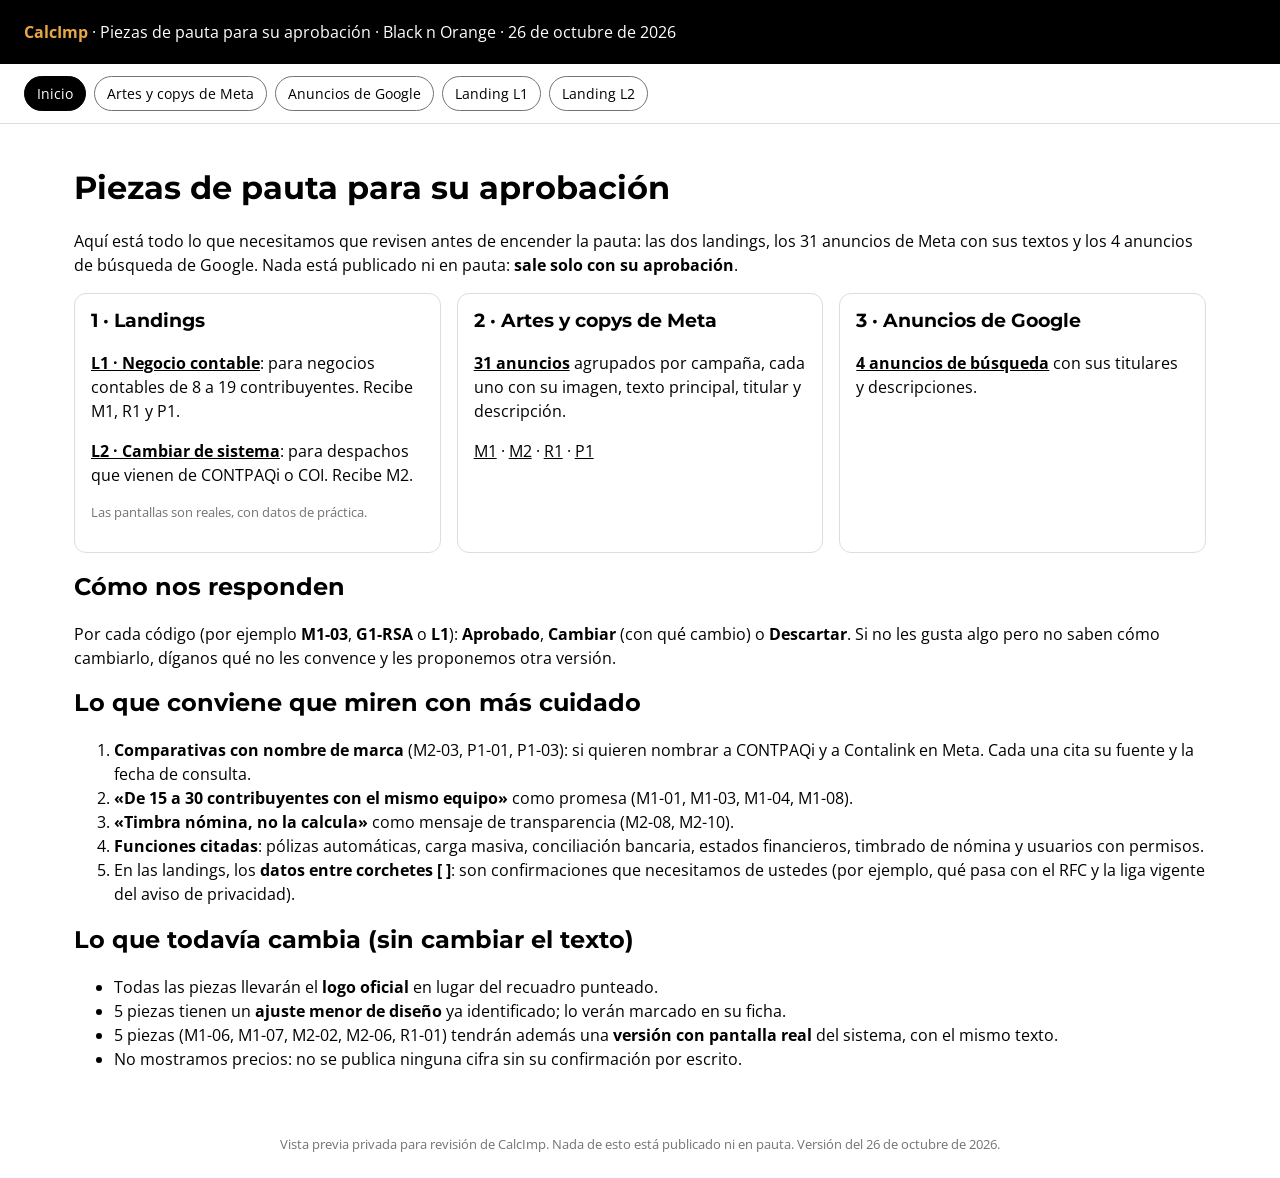
==== index.html @ 11dd014f "Revisión del cliente: landings L1/L2 v3, lote 1 de Meta con copys y RSA de Google (CAL-1) Co-Authore" ====
<!doctype html><html lang="es-MX"><head><meta charset="utf-8"><meta name="viewport" content="width=device-width,initial-scale=1">
<meta name="robots" content="noindex, nofollow, noarchive"><title>CalcImp · Piezas de pauta para su aprobación</title>
<link rel="preconnect" href="https://fonts.googleapis.com"><link href="https://fonts.googleapis.com/css2?family=Montserrat:wght@600;700&family=Open+Sans:wght@400;600&display=swap" rel="stylesheet">
<link rel="stylesheet" href="estilo.css"></head><body>
<header class="top"><b>CalcImp</b> · Piezas de pauta para su aprobación · Black n Orange · 26 de octubre de 2026</header><nav class="tabs"><a href="index.html" class="on">Inicio</a><a href="artes-meta.html">Artes y copys de Meta</a><a href="google.html">Anuncios de Google</a><a href="landings/negocio-contable/">Landing L1</a><a href="landings/cambiar-de-sistema/">Landing L2</a></nav><main>
<h1>Piezas de pauta para su aprobación</h1>
<p>Aquí está todo lo que necesitamos que revisen antes de encender la pauta: las dos landings, los 31 anuncios de Meta con sus textos y los 4 anuncios de búsqueda de Google. Nada está publicado ni en pauta: <b>sale solo con su aprobación</b>.</p>
<div class="grid2">
<div class="box"><h3>1 · Landings</h3><p><a href="landings/negocio-contable/"><b>L1 · Negocio contable</b></a>: para negocios contables de 8 a 19 contribuyentes. Recibe M1, R1 y P1.</p><p><a href="landings/cambiar-de-sistema/"><b>L2 · Cambiar de sistema</b></a>: para despachos que vienen de CONTPAQi o COI. Recibe M2.</p><p style="font-size:13px;color:#737373">Las pantallas son reales, con datos de práctica.</p></div>
<div class="box"><h3>2 · Artes y copys de Meta</h3><p><a href="artes-meta.html"><b>31 anuncios</b></a> agrupados por campaña, cada uno con su imagen, texto principal, titular y descripción.</p><p><a href="artes-meta.html#M1">M1</a> · <a href="artes-meta.html#M2">M2</a> · <a href="artes-meta.html#R1">R1</a> · <a href="artes-meta.html#P1">P1</a></p></div>
<div class="box"><h3>3 · Anuncios de Google</h3><p><a href="google.html"><b>4 anuncios de búsqueda</b></a> con sus titulares y descripciones.</p></div>
</div>
<h2>Cómo nos responden</h2>
<p>Por cada código (por ejemplo <b>M1-03</b>, <b>G1-RSA</b> o <b>L1</b>): <b>Aprobado</b>, <b>Cambiar</b> (con qué cambio) o <b>Descartar</b>. Si no les gusta algo pero no saben cómo cambiarlo, díganos qué no les convence y les proponemos otra versión.</p>
<h2>Lo que conviene que miren con más cuidado</h2>
<ol>
<li><b>Comparativas con nombre de marca</b> (M2-03, P1-01, P1-03): si quieren nombrar a CONTPAQi y a Contalink en Meta. Cada una cita su fuente y la fecha de consulta.</li>
<li><b>«De 15 a 30 contribuyentes con el mismo equipo»</b> como promesa (M1-01, M1-03, M1-04, M1-08).</li>
<li><b>«Timbra nómina, no la calcula»</b> como mensaje de transparencia (M2-08, M2-10).</li>
<li><b>Funciones citadas</b>: pólizas automáticas, carga masiva, conciliación bancaria, estados financieros, timbrado de nómina y usuarios con permisos.</li>
<li>En las landings, los <b>datos entre corchetes [ ]</b>: son confirmaciones que necesitamos de ustedes (por ejemplo, qué pasa con el RFC y la liga vigente del aviso de privacidad).</li>
</ol>
<h2>Lo que todavía cambia (sin cambiar el texto)</h2>
<ul>
<li>Todas las piezas llevarán el <b>logo oficial</b> en lugar del recuadro punteado.</li>
<li>5 piezas tienen un <b>ajuste menor de diseño</b> ya identificado; lo verán marcado en su ficha.</li>
<li>5 piezas (M1-06, M1-07, M2-02, M2-06, R1-01) tendrán además una <b>versión con pantalla real</b> del sistema, con el mismo texto.</li>
<li>No mostramos precios: no se publica ninguna cifra sin su confirmación por escrito.</li>
</ul>
</main><footer>Vista previa privada para revisión de CalcImp. Nada de esto está publicado ni en pauta. Versión del 26 de octubre de 2026.</footer></body></html>
---- estilo.css ----
*{box-sizing:border-box}body{margin:0;font-family:"Open Sans",Arial,sans-serif;color:#000;background:#fff;line-height:1.5}
h1,h2,h3{font-family:Montserrat,Arial,sans-serif;line-height:1.2}a{color:#000}
header.top{background:#000;color:#fff;padding:20px 24px}header.top a{color:#fff}header.top b{color:#E7A745}
nav.tabs{display:flex;gap:8px;flex-wrap:wrap;padding:12px 24px;border-bottom:1px solid #ddd;position:sticky;top:0;background:#fff;z-index:5}
nav.tabs a{padding:6px 12px;border:1px solid #737373;border-radius:999px;text-decoration:none;font-size:14px}
nav.tabs a.on{background:#000;color:#fff;border-color:#000}
main{max-width:1180px;margin:0 auto;padding:24px}
.aviso{background:#f6f6f6;border-left:6px solid #E7A745;padding:12px 16px;margin:16px 0}
.card{border:1px solid #ddd;border-radius:12px;padding:20px;margin:24px 0;display:grid;grid-template-columns:minmax(0,1.1fr) minmax(0,1fr);gap:24px}
@media(max-width:820px){.card{grid-template-columns:1fr}}
.imgs{display:flex;gap:10px;overflow-x:auto;padding-bottom:8px;align-items:flex-start}
.imgs img{max-height:520px;width:auto;max-width:100%;border:1px solid #eee;border-radius:6px;flex:0 0 auto}
.imgs.car img{max-height:340px}
.id{font-family:Montserrat,Arial,sans-serif;font-weight:700;font-size:22px}
.tag{display:inline-block;font-size:12px;padding:2px 8px;border-radius:999px;background:#000;color:#fff;margin:0 6px 6px 0}
.tag.g{background:#E7A745;color:#000}
dl{margin:0}dt{font-weight:600;font-size:13px;color:#555;margin-top:12px;text-transform:none}dd{margin:2px 0 0}
.fb{margin-top:16px;padding:10px 12px;background:#fafafa;border:1px dashed #737373;border-radius:8px;font-size:14px}
.rsa{border:1px solid #ddd;border-radius:12px;padding:20px;margin:24px 0}.rsa li{margin:2px 0}
.grid2{display:grid;grid-template-columns:repeat(auto-fit,minmax(260px,1fr));gap:16px}
.box{border:1px solid #ddd;border-radius:12px;padding:16px}.box h3{margin-top:0}
footer{color:#737373;font-size:13px;padding:24px;text-align:center}
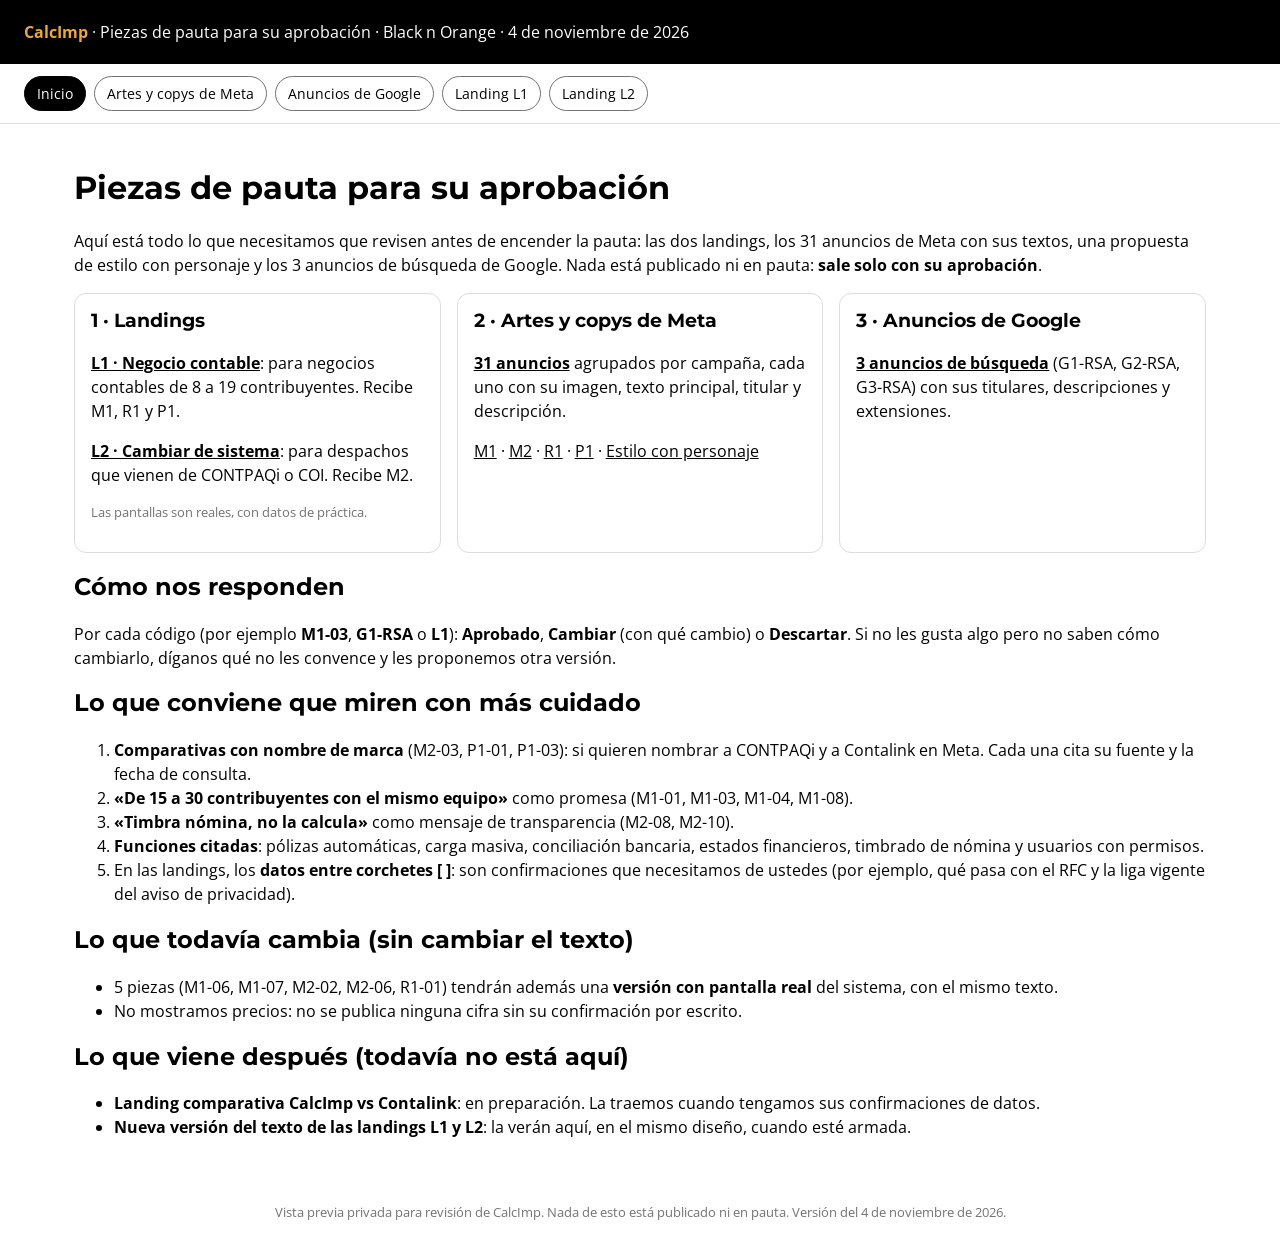
==== commit 43e71f63: "Revisión del cliente 2026-11-04: Google con los 3 RSA corregidos y extensiones (CAL-94), M1-01 con p" ====
--- a/index.html
+++ b/index.html
@@ -2,13 +2,13 @@
 <meta name="robots" content="noindex, nofollow, noarchive"><title>CalcImp · Piezas de pauta para su aprobación</title>
 <link rel="preconnect" href="https://fonts.googleapis.com"><link href="https://fonts.googleapis.com/css2?family=Montserrat:wght@600;700&family=Open+Sans:wght@400;600&display=swap" rel="stylesheet">
 <link rel="stylesheet" href="estilo.css"></head><body>
-<header class="top"><b>CalcImp</b> · Piezas de pauta para su aprobación · Black n Orange · 26 de octubre de 2026</header><nav class="tabs"><a href="index.html" class="on">Inicio</a><a href="artes-meta.html">Artes y copys de Meta</a><a href="google.html">Anuncios de Google</a><a href="landings/negocio-contable/">Landing L1</a><a href="landings/cambiar-de-sistema/">Landing L2</a></nav><main>
+<header class="top"><b>CalcImp</b> · Piezas de pauta para su aprobación · Black n Orange · 4 de noviembre de 2026</header><nav class="tabs"><a href="index.html" class="on">Inicio</a><a href="artes-meta.html">Artes y copys de Meta</a><a href="google.html">Anuncios de Google</a><a href="landings/negocio-contable/">Landing L1</a><a href="landings/cambiar-de-sistema/">Landing L2</a></nav><main>
 <h1>Piezas de pauta para su aprobación</h1>
-<p>Aquí está todo lo que necesitamos que revisen antes de encender la pauta: las dos landings, los 31 anuncios de Meta con sus textos y los 4 anuncios de búsqueda de Google. Nada está publicado ni en pauta: <b>sale solo con su aprobación</b>.</p>
+<p>Aquí está todo lo que necesitamos que revisen antes de encender la pauta: las dos landings, los 31 anuncios de Meta con sus textos, una propuesta de estilo con personaje y los 3 anuncios de búsqueda de Google. Nada está publicado ni en pauta: <b>sale solo con su aprobación</b>.</p>
 <div class="grid2">
 <div class="box"><h3>1 · Landings</h3><p><a href="landings/negocio-contable/"><b>L1 · Negocio contable</b></a>: para negocios contables de 8 a 19 contribuyentes. Recibe M1, R1 y P1.</p><p><a href="landings/cambiar-de-sistema/"><b>L2 · Cambiar de sistema</b></a>: para despachos que vienen de CONTPAQi o COI. Recibe M2.</p><p style="font-size:13px;color:#737373">Las pantallas son reales, con datos de práctica.</p></div>
-<div class="box"><h3>2 · Artes y copys de Meta</h3><p><a href="artes-meta.html"><b>31 anuncios</b></a> agrupados por campaña, cada uno con su imagen, texto principal, titular y descripción.</p><p><a href="artes-meta.html#M1">M1</a> · <a href="artes-meta.html#M2">M2</a> · <a href="artes-meta.html#R1">R1</a> · <a href="artes-meta.html#P1">P1</a></p></div>
-<div class="box"><h3>3 · Anuncios de Google</h3><p><a href="google.html"><b>4 anuncios de búsqueda</b></a> con sus titulares y descripciones.</p></div>
+<div class="box"><h3>2 · Artes y copys de Meta</h3><p><a href="artes-meta.html"><b>31 anuncios</b></a> agrupados por campaña, cada uno con su imagen, texto principal, titular y descripción.</p><p><a href="artes-meta.html#M1">M1</a> · <a href="artes-meta.html#M2">M2</a> · <a href="artes-meta.html#R1">R1</a> · <a href="artes-meta.html#P1">P1</a> · <a href="artes-meta.html#personaje">Estilo con personaje</a></p></div>
+<div class="box"><h3>3 · Anuncios de Google</h3><p><a href="google.html"><b>3 anuncios de búsqueda</b></a> (G1-RSA, G2-RSA, G3-RSA) con sus titulares, descripciones y extensiones.</p></div>
 </div>
 <h2>Cómo nos responden</h2>
 <p>Por cada código (por ejemplo <b>M1-03</b>, <b>G1-RSA</b> o <b>L1</b>): <b>Aprobado</b>, <b>Cambiar</b> (con qué cambio) o <b>Descartar</b>. Si no les gusta algo pero no saben cómo cambiarlo, díganos qué no les convence y les proponemos otra versión.</p>
@@ -22,9 +22,13 @@
 </ol>
 <h2>Lo que todavía cambia (sin cambiar el texto)</h2>
 <ul>
-<li>Todas las piezas llevarán el <b>logo oficial</b> en lugar del recuadro punteado.</li>
-<li>5 piezas tienen un <b>ajuste menor de diseño</b> ya identificado; lo verán marcado en su ficha.</li>
+
 <li>5 piezas (M1-06, M1-07, M2-02, M2-06, R1-01) tendrán además una <b>versión con pantalla real</b> del sistema, con el mismo texto.</li>
 <li>No mostramos precios: no se publica ninguna cifra sin su confirmación por escrito.</li>
 </ul>
-</main><footer>Vista previa privada para revisión de CalcImp. Nada de esto está publicado ni en pauta. Versión del 26 de octubre de 2026.</footer></body></html>+<h2>Lo que viene después (todavía no está aquí)</h2>
+<ul>
+<li><b>Landing comparativa CalcImp vs Contalink</b>: en preparación. La traemos cuando tengamos sus confirmaciones de datos.</li>
+<li><b>Nueva versión del texto de las landings L1 y L2</b>: la verán aquí, en el mismo diseño, cuando esté armada.</li>
+</ul>
+</main><footer>Vista previa privada para revisión de CalcImp. Nada de esto está publicado ni en pauta. Versión del 4 de noviembre de 2026.</footer></body></html>
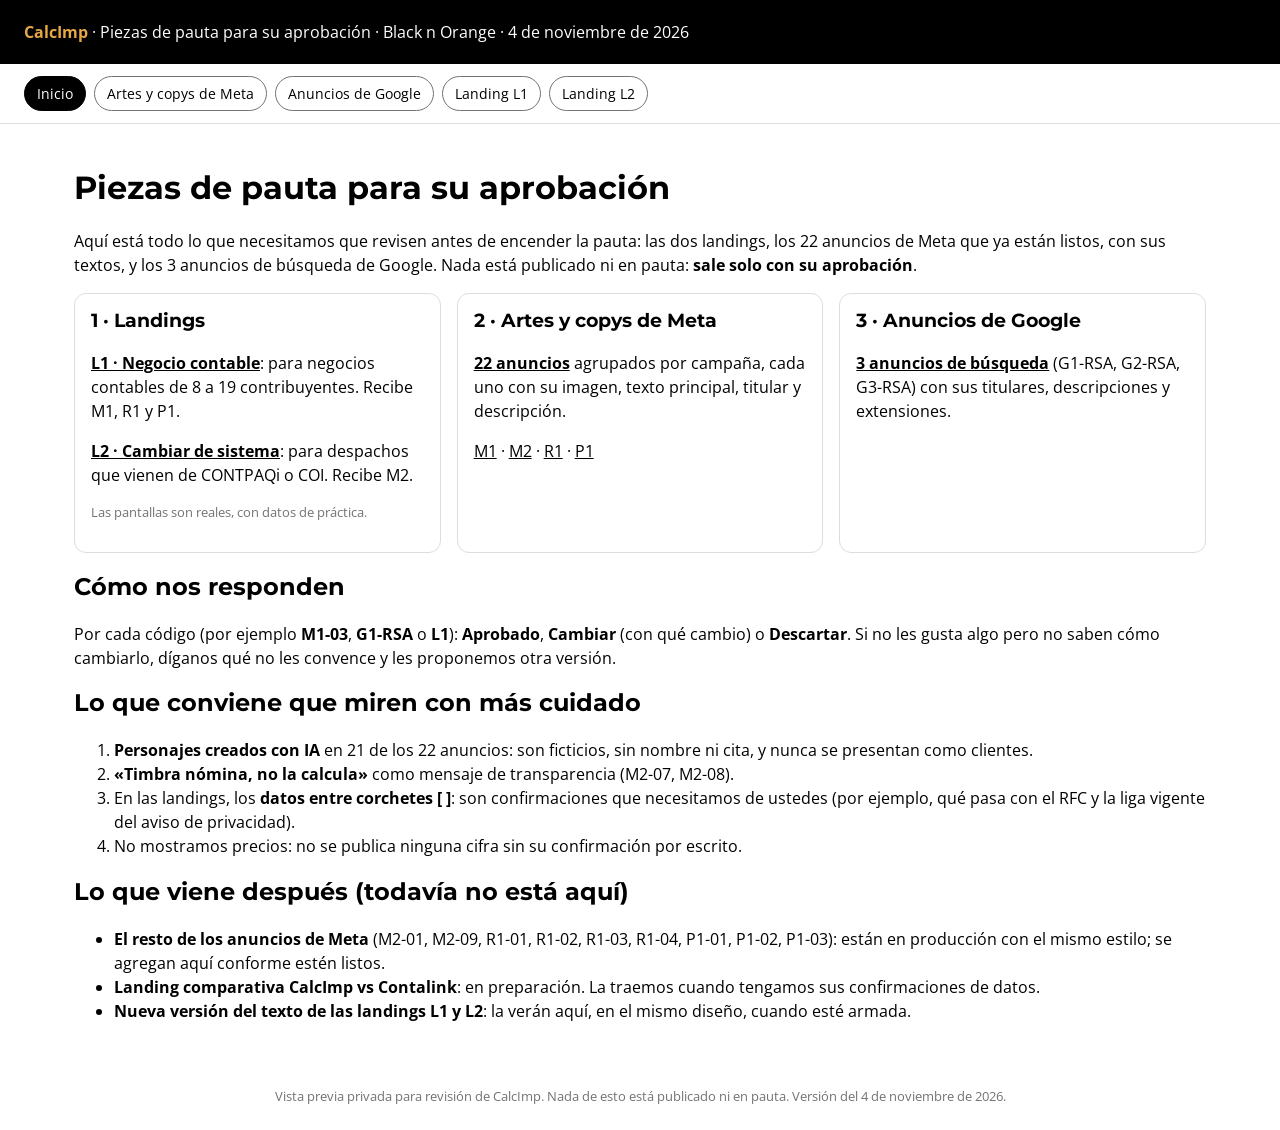
==== commit 210e91f7: "Meta: escenas del lote 1 en la dirección de M1-01 (M1 completo, 8 de M2) (CAL-162, 2026-11-04)" ====
--- a/index.html
+++ b/index.html
@@ -4,30 +4,25 @@
 <link rel="stylesheet" href="estilo.css"></head><body>
 <header class="top"><b>CalcImp</b> · Piezas de pauta para su aprobación · Black n Orange · 4 de noviembre de 2026</header><nav class="tabs"><a href="index.html" class="on">Inicio</a><a href="artes-meta.html">Artes y copys de Meta</a><a href="google.html">Anuncios de Google</a><a href="landings/negocio-contable/">Landing L1</a><a href="landings/cambiar-de-sistema/">Landing L2</a></nav><main>
 <h1>Piezas de pauta para su aprobación</h1>
-<p>Aquí está todo lo que necesitamos que revisen antes de encender la pauta: las dos landings, los 31 anuncios de Meta con sus textos, una propuesta de estilo con personaje y los 3 anuncios de búsqueda de Google. Nada está publicado ni en pauta: <b>sale solo con su aprobación</b>.</p>
+<p>Aquí está todo lo que necesitamos que revisen antes de encender la pauta: las dos landings, los 22 anuncios de Meta que ya están listos, con sus textos, y los 3 anuncios de búsqueda de Google. Nada está publicado ni en pauta: <b>sale solo con su aprobación</b>.</p>
 <div class="grid2">
 <div class="box"><h3>1 · Landings</h3><p><a href="landings/negocio-contable/"><b>L1 · Negocio contable</b></a>: para negocios contables de 8 a 19 contribuyentes. Recibe M1, R1 y P1.</p><p><a href="landings/cambiar-de-sistema/"><b>L2 · Cambiar de sistema</b></a>: para despachos que vienen de CONTPAQi o COI. Recibe M2.</p><p style="font-size:13px;color:#737373">Las pantallas son reales, con datos de práctica.</p></div>
-<div class="box"><h3>2 · Artes y copys de Meta</h3><p><a href="artes-meta.html"><b>31 anuncios</b></a> agrupados por campaña, cada uno con su imagen, texto principal, titular y descripción.</p><p><a href="artes-meta.html#M1">M1</a> · <a href="artes-meta.html#M2">M2</a> · <a href="artes-meta.html#R1">R1</a> · <a href="artes-meta.html#P1">P1</a> · <a href="artes-meta.html#personaje">Estilo con personaje</a></p></div>
+<div class="box"><h3>2 · Artes y copys de Meta</h3><p><a href="artes-meta.html"><b>22 anuncios</b></a> agrupados por campaña, cada uno con su imagen, texto principal, titular y descripción.</p><p><a href="artes-meta.html#M1">M1</a> · <a href="artes-meta.html#M2">M2</a> · <a href="artes-meta.html#R1">R1</a> · <a href="artes-meta.html#P1">P1</a></p></div>
 <div class="box"><h3>3 · Anuncios de Google</h3><p><a href="google.html"><b>3 anuncios de búsqueda</b></a> (G1-RSA, G2-RSA, G3-RSA) con sus titulares, descripciones y extensiones.</p></div>
 </div>
 <h2>Cómo nos responden</h2>
 <p>Por cada código (por ejemplo <b>M1-03</b>, <b>G1-RSA</b> o <b>L1</b>): <b>Aprobado</b>, <b>Cambiar</b> (con qué cambio) o <b>Descartar</b>. Si no les gusta algo pero no saben cómo cambiarlo, díganos qué no les convence y les proponemos otra versión.</p>
 <h2>Lo que conviene que miren con más cuidado</h2>
 <ol>
-<li><b>Comparativas con nombre de marca</b> (M2-03, P1-01, P1-03): si quieren nombrar a CONTPAQi y a Contalink en Meta. Cada una cita su fuente y la fecha de consulta.</li>
-<li><b>«De 15 a 30 contribuyentes con el mismo equipo»</b> como promesa (M1-01, M1-03, M1-04, M1-08).</li>
-<li><b>«Timbra nómina, no la calcula»</b> como mensaje de transparencia (M2-08, M2-10).</li>
-<li><b>Funciones citadas</b>: pólizas automáticas, carga masiva, conciliación bancaria, estados financieros, timbrado de nómina y usuarios con permisos.</li>
+<li><b>Personajes creados con IA</b> en 21 de los 22 anuncios: son ficticios, sin nombre ni cita, y nunca se presentan como clientes.</li>
+
+<li><b>«Timbra nómina, no la calcula»</b> como mensaje de transparencia (M2-07, M2-08).</li>
 <li>En las landings, los <b>datos entre corchetes [ ]</b>: son confirmaciones que necesitamos de ustedes (por ejemplo, qué pasa con el RFC y la liga vigente del aviso de privacidad).</li>
+<li>No mostramos precios: no se publica ninguna cifra sin su confirmación por escrito.</li>
 </ol>
-<h2>Lo que todavía cambia (sin cambiar el texto)</h2>
-<ul>
-
-<li>5 piezas (M1-06, M1-07, M2-02, M2-06, R1-01) tendrán además una <b>versión con pantalla real</b> del sistema, con el mismo texto.</li>
-<li>No mostramos precios: no se publica ninguna cifra sin su confirmación por escrito.</li>
-</ul>
 <h2>Lo que viene después (todavía no está aquí)</h2>
 <ul>
+<li><b>El resto de los anuncios de Meta</b> (M2-01, M2-09, R1-01, R1-02, R1-03, R1-04, P1-01, P1-02, P1-03): están en producción con el mismo estilo; se agregan aquí conforme estén listos.</li>
 <li><b>Landing comparativa CalcImp vs Contalink</b>: en preparación. La traemos cuando tengamos sus confirmaciones de datos.</li>
 <li><b>Nueva versión del texto de las landings L1 y L2</b>: la verán aquí, en el mismo diseño, cuando esté armada.</li>
 </ul>
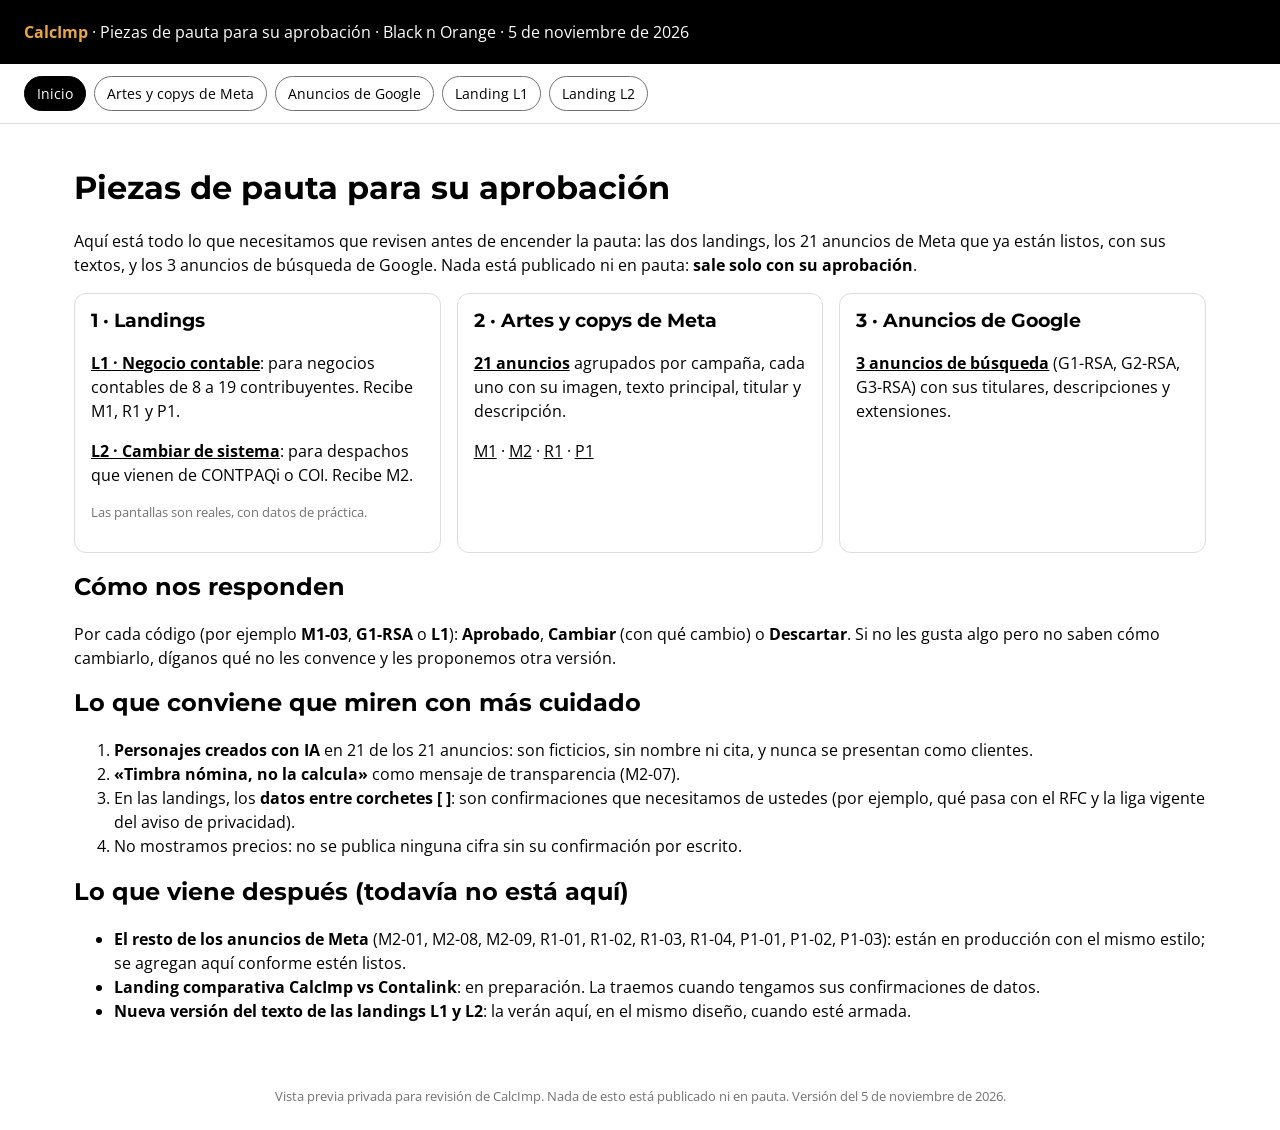
==== commit b93628fc: "Carrusel navegable; M2-08 fuera mientras se rehace el arte; M1-08 con t1, t2 y t4 (CAL-162) Co-Autho" ====
--- a/index.html
+++ b/index.html
@@ -2,28 +2,28 @@
 <meta name="robots" content="noindex, nofollow, noarchive"><title>CalcImp · Piezas de pauta para su aprobación</title>
 <link rel="preconnect" href="https://fonts.googleapis.com"><link href="https://fonts.googleapis.com/css2?family=Montserrat:wght@600;700&family=Open+Sans:wght@400;600&display=swap" rel="stylesheet">
 <link rel="stylesheet" href="estilo.css"></head><body>
-<header class="top"><b>CalcImp</b> · Piezas de pauta para su aprobación · Black n Orange · 4 de noviembre de 2026</header><nav class="tabs"><a href="index.html" class="on">Inicio</a><a href="artes-meta.html">Artes y copys de Meta</a><a href="google.html">Anuncios de Google</a><a href="landings/negocio-contable/">Landing L1</a><a href="landings/cambiar-de-sistema/">Landing L2</a></nav><main>
+<header class="top"><b>CalcImp</b> · Piezas de pauta para su aprobación · Black n Orange · 5 de noviembre de 2026</header><nav class="tabs"><a href="index.html" class="on">Inicio</a><a href="artes-meta.html">Artes y copys de Meta</a><a href="google.html">Anuncios de Google</a><a href="landings/negocio-contable/">Landing L1</a><a href="landings/cambiar-de-sistema/">Landing L2</a></nav><main>
 <h1>Piezas de pauta para su aprobación</h1>
-<p>Aquí está todo lo que necesitamos que revisen antes de encender la pauta: las dos landings, los 22 anuncios de Meta que ya están listos, con sus textos, y los 3 anuncios de búsqueda de Google. Nada está publicado ni en pauta: <b>sale solo con su aprobación</b>.</p>
+<p>Aquí está todo lo que necesitamos que revisen antes de encender la pauta: las dos landings, los 21 anuncios de Meta que ya están listos, con sus textos, y los 3 anuncios de búsqueda de Google. Nada está publicado ni en pauta: <b>sale solo con su aprobación</b>.</p>
 <div class="grid2">
 <div class="box"><h3>1 · Landings</h3><p><a href="landings/negocio-contable/"><b>L1 · Negocio contable</b></a>: para negocios contables de 8 a 19 contribuyentes. Recibe M1, R1 y P1.</p><p><a href="landings/cambiar-de-sistema/"><b>L2 · Cambiar de sistema</b></a>: para despachos que vienen de CONTPAQi o COI. Recibe M2.</p><p style="font-size:13px;color:#737373">Las pantallas son reales, con datos de práctica.</p></div>
-<div class="box"><h3>2 · Artes y copys de Meta</h3><p><a href="artes-meta.html"><b>22 anuncios</b></a> agrupados por campaña, cada uno con su imagen, texto principal, titular y descripción.</p><p><a href="artes-meta.html#M1">M1</a> · <a href="artes-meta.html#M2">M2</a> · <a href="artes-meta.html#R1">R1</a> · <a href="artes-meta.html#P1">P1</a></p></div>
+<div class="box"><h3>2 · Artes y copys de Meta</h3><p><a href="artes-meta.html"><b>21 anuncios</b></a> agrupados por campaña, cada uno con su imagen, texto principal, titular y descripción.</p><p><a href="artes-meta.html#M1">M1</a> · <a href="artes-meta.html#M2">M2</a> · <a href="artes-meta.html#R1">R1</a> · <a href="artes-meta.html#P1">P1</a></p></div>
 <div class="box"><h3>3 · Anuncios de Google</h3><p><a href="google.html"><b>3 anuncios de búsqueda</b></a> (G1-RSA, G2-RSA, G3-RSA) con sus titulares, descripciones y extensiones.</p></div>
 </div>
 <h2>Cómo nos responden</h2>
 <p>Por cada código (por ejemplo <b>M1-03</b>, <b>G1-RSA</b> o <b>L1</b>): <b>Aprobado</b>, <b>Cambiar</b> (con qué cambio) o <b>Descartar</b>. Si no les gusta algo pero no saben cómo cambiarlo, díganos qué no les convence y les proponemos otra versión.</p>
 <h2>Lo que conviene que miren con más cuidado</h2>
 <ol>
-<li><b>Personajes creados con IA</b> en 21 de los 22 anuncios: son ficticios, sin nombre ni cita, y nunca se presentan como clientes.</li>
+<li><b>Personajes creados con IA</b> en 21 de los 21 anuncios: son ficticios, sin nombre ni cita, y nunca se presentan como clientes.</li>
 
-<li><b>«Timbra nómina, no la calcula»</b> como mensaje de transparencia (M2-07, M2-08).</li>
+<li><b>«Timbra nómina, no la calcula»</b> como mensaje de transparencia (M2-07).</li>
 <li>En las landings, los <b>datos entre corchetes [ ]</b>: son confirmaciones que necesitamos de ustedes (por ejemplo, qué pasa con el RFC y la liga vigente del aviso de privacidad).</li>
 <li>No mostramos precios: no se publica ninguna cifra sin su confirmación por escrito.</li>
 </ol>
 <h2>Lo que viene después (todavía no está aquí)</h2>
 <ul>
-<li><b>El resto de los anuncios de Meta</b> (M2-01, M2-09, R1-01, R1-02, R1-03, R1-04, P1-01, P1-02, P1-03): están en producción con el mismo estilo; se agregan aquí conforme estén listos.</li>
+<li><b>El resto de los anuncios de Meta</b> (M2-01, M2-08, M2-09, R1-01, R1-02, R1-03, R1-04, P1-01, P1-02, P1-03): están en producción con el mismo estilo; se agregan aquí conforme estén listos.</li>
 <li><b>Landing comparativa CalcImp vs Contalink</b>: en preparación. La traemos cuando tengamos sus confirmaciones de datos.</li>
 <li><b>Nueva versión del texto de las landings L1 y L2</b>: la verán aquí, en el mismo diseño, cuando esté armada.</li>
 </ul>
-</main><footer>Vista previa privada para revisión de CalcImp. Nada de esto está publicado ni en pauta. Versión del 4 de noviembre de 2026.</footer></body></html>+</main><footer>Vista previa privada para revisión de CalcImp. Nada de esto está publicado ni en pauta. Versión del 5 de noviembre de 2026.</footer></body></html>
--- a/estilo.css
+++ b/estilo.css
@@ -11,7 +11,16 @@
 @media(max-width:820px){.card{grid-template-columns:1fr}}
 .imgs{display:flex;gap:10px;overflow-x:auto;padding-bottom:8px;align-items:flex-start}
 .imgs img{max-height:520px;width:auto;max-width:100%;border:1px solid #eee;border-radius:6px;flex:0 0 auto}
-.imgs.car img{max-height:340px}
+.car{position:relative;max-width:520px}
+.car .vp{display:flex;overflow-x:auto;scroll-snap-type:x mandatory;border:1px solid #eee;border-radius:6px;scrollbar-width:none}
+.car .vp::-webkit-scrollbar{display:none}
+.car .sl{flex:0 0 100%;scroll-snap-align:start;display:flex;justify-content:center;background:#fafafa}
+.car .sl img{display:block;width:100%;height:auto;max-height:620px;object-fit:contain}
+.car button.ar{position:absolute;top:50%;transform:translateY(-50%);width:44px;height:44px;border-radius:50%;border:0;background:rgba(0,0,0,.72);color:#fff;font-size:22px;line-height:44px;cursor:pointer;z-index:2}
+.car button.ar:disabled{opacity:.25;cursor:default}.car button.prev{left:8px}.car button.next{right:8px}
+.car .bar{display:flex;align-items:center;justify-content:center;gap:12px;margin-top:10px;font-size:14px}
+.car .dots{display:flex;gap:6px}.car .dots button{width:10px;height:10px;border-radius:50%;border:1px solid #000;background:#fff;padding:0;cursor:pointer}
+.car .dots button.on{background:#E7A745;border-color:#E7A745}
 .id{font-family:Montserrat,Arial,sans-serif;font-weight:700;font-size:22px}
 .tag{display:inline-block;font-size:12px;padding:2px 8px;border-radius:999px;background:#000;color:#fff;margin:0 6px 6px 0}
 .tag.g{background:#E7A745;color:#000}
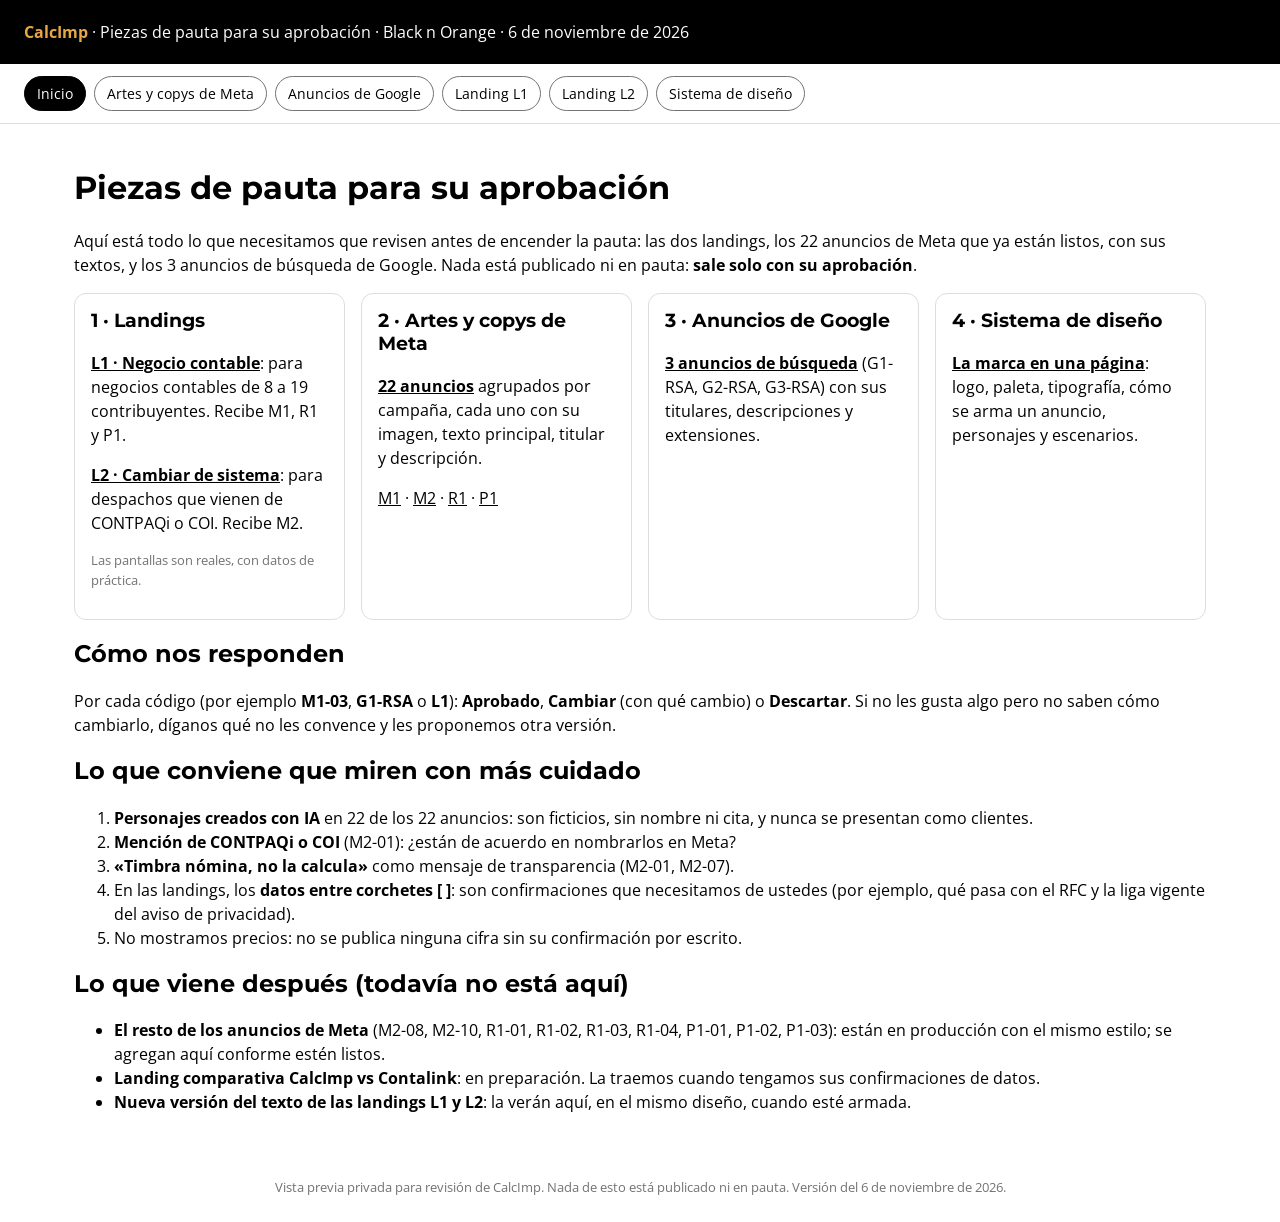
==== commit 92fabc89: "Sistema de diseño, M2-01, M2-09 y M1-08 completa; M2-08 y M2-10 en ajuste (CAL-162)" ====
--- a/index.html
+++ b/index.html
@@ -2,28 +2,29 @@
 <meta name="robots" content="noindex, nofollow, noarchive"><title>CalcImp · Piezas de pauta para su aprobación</title>
 <link rel="preconnect" href="https://fonts.googleapis.com"><link href="https://fonts.googleapis.com/css2?family=Montserrat:wght@600;700&family=Open+Sans:wght@400;600&display=swap" rel="stylesheet">
 <link rel="stylesheet" href="estilo.css"></head><body>
-<header class="top"><b>CalcImp</b> · Piezas de pauta para su aprobación · Black n Orange · 5 de noviembre de 2026</header><nav class="tabs"><a href="index.html" class="on">Inicio</a><a href="artes-meta.html">Artes y copys de Meta</a><a href="google.html">Anuncios de Google</a><a href="landings/negocio-contable/">Landing L1</a><a href="landings/cambiar-de-sistema/">Landing L2</a></nav><main>
+<header class="top"><b>CalcImp</b> · Piezas de pauta para su aprobación · Black n Orange · 6 de noviembre de 2026</header><nav class="tabs"><a href="index.html" class="on">Inicio</a><a href="artes-meta.html">Artes y copys de Meta</a><a href="google.html">Anuncios de Google</a><a href="landings/negocio-contable/">Landing L1</a><a href="landings/cambiar-de-sistema/">Landing L2</a><a href="sistema-diseno.html">Sistema de diseño</a></nav><main>
 <h1>Piezas de pauta para su aprobación</h1>
-<p>Aquí está todo lo que necesitamos que revisen antes de encender la pauta: las dos landings, los 21 anuncios de Meta que ya están listos, con sus textos, y los 3 anuncios de búsqueda de Google. Nada está publicado ni en pauta: <b>sale solo con su aprobación</b>.</p>
+<p>Aquí está todo lo que necesitamos que revisen antes de encender la pauta: las dos landings, los 22 anuncios de Meta que ya están listos, con sus textos, y los 3 anuncios de búsqueda de Google. Nada está publicado ni en pauta: <b>sale solo con su aprobación</b>.</p>
 <div class="grid2">
 <div class="box"><h3>1 · Landings</h3><p><a href="landings/negocio-contable/"><b>L1 · Negocio contable</b></a>: para negocios contables de 8 a 19 contribuyentes. Recibe M1, R1 y P1.</p><p><a href="landings/cambiar-de-sistema/"><b>L2 · Cambiar de sistema</b></a>: para despachos que vienen de CONTPAQi o COI. Recibe M2.</p><p style="font-size:13px;color:#737373">Las pantallas son reales, con datos de práctica.</p></div>
-<div class="box"><h3>2 · Artes y copys de Meta</h3><p><a href="artes-meta.html"><b>21 anuncios</b></a> agrupados por campaña, cada uno con su imagen, texto principal, titular y descripción.</p><p><a href="artes-meta.html#M1">M1</a> · <a href="artes-meta.html#M2">M2</a> · <a href="artes-meta.html#R1">R1</a> · <a href="artes-meta.html#P1">P1</a></p></div>
+<div class="box"><h3>2 · Artes y copys de Meta</h3><p><a href="artes-meta.html"><b>22 anuncios</b></a> agrupados por campaña, cada uno con su imagen, texto principal, titular y descripción.</p><p><a href="artes-meta.html#M1">M1</a> · <a href="artes-meta.html#M2">M2</a> · <a href="artes-meta.html#R1">R1</a> · <a href="artes-meta.html#P1">P1</a></p></div>
 <div class="box"><h3>3 · Anuncios de Google</h3><p><a href="google.html"><b>3 anuncios de búsqueda</b></a> (G1-RSA, G2-RSA, G3-RSA) con sus titulares, descripciones y extensiones.</p></div>
+<div class="box"><h3>4 · Sistema de diseño</h3><p><a href="sistema-diseno.html"><b>La marca en una página</b></a>: logo, paleta, tipografía, cómo se arma un anuncio, personajes y escenarios.</p></div>
 </div>
 <h2>Cómo nos responden</h2>
 <p>Por cada código (por ejemplo <b>M1-03</b>, <b>G1-RSA</b> o <b>L1</b>): <b>Aprobado</b>, <b>Cambiar</b> (con qué cambio) o <b>Descartar</b>. Si no les gusta algo pero no saben cómo cambiarlo, díganos qué no les convence y les proponemos otra versión.</p>
 <h2>Lo que conviene que miren con más cuidado</h2>
 <ol>
-<li><b>Personajes creados con IA</b> en 21 de los 21 anuncios: son ficticios, sin nombre ni cita, y nunca se presentan como clientes.</li>
-
-<li><b>«Timbra nómina, no la calcula»</b> como mensaje de transparencia (M2-07).</li>
+<li><b>Personajes creados con IA</b> en 22 de los 22 anuncios: son ficticios, sin nombre ni cita, y nunca se presentan como clientes.</li>
+<li><b>Mención de CONTPAQi o COI</b> (M2-01): ¿están de acuerdo en nombrarlos en Meta?</li>
+<li><b>«Timbra nómina, no la calcula»</b> como mensaje de transparencia (M2-01, M2-07).</li>
 <li>En las landings, los <b>datos entre corchetes [ ]</b>: son confirmaciones que necesitamos de ustedes (por ejemplo, qué pasa con el RFC y la liga vigente del aviso de privacidad).</li>
 <li>No mostramos precios: no se publica ninguna cifra sin su confirmación por escrito.</li>
 </ol>
 <h2>Lo que viene después (todavía no está aquí)</h2>
 <ul>
-<li><b>El resto de los anuncios de Meta</b> (M2-01, M2-08, M2-09, R1-01, R1-02, R1-03, R1-04, P1-01, P1-02, P1-03): están en producción con el mismo estilo; se agregan aquí conforme estén listos.</li>
+<li><b>El resto de los anuncios de Meta</b> (M2-08, M2-10, R1-01, R1-02, R1-03, R1-04, P1-01, P1-02, P1-03): están en producción con el mismo estilo; se agregan aquí conforme estén listos.</li>
 <li><b>Landing comparativa CalcImp vs Contalink</b>: en preparación. La traemos cuando tengamos sus confirmaciones de datos.</li>
 <li><b>Nueva versión del texto de las landings L1 y L2</b>: la verán aquí, en el mismo diseño, cuando esté armada.</li>
 </ul>
-</main><footer>Vista previa privada para revisión de CalcImp. Nada de esto está publicado ni en pauta. Versión del 5 de noviembre de 2026.</footer></body></html>+</main><footer>Vista previa privada para revisión de CalcImp. Nada de esto está publicado ni en pauta. Versión del 6 de noviembre de 2026.</footer></body></html>
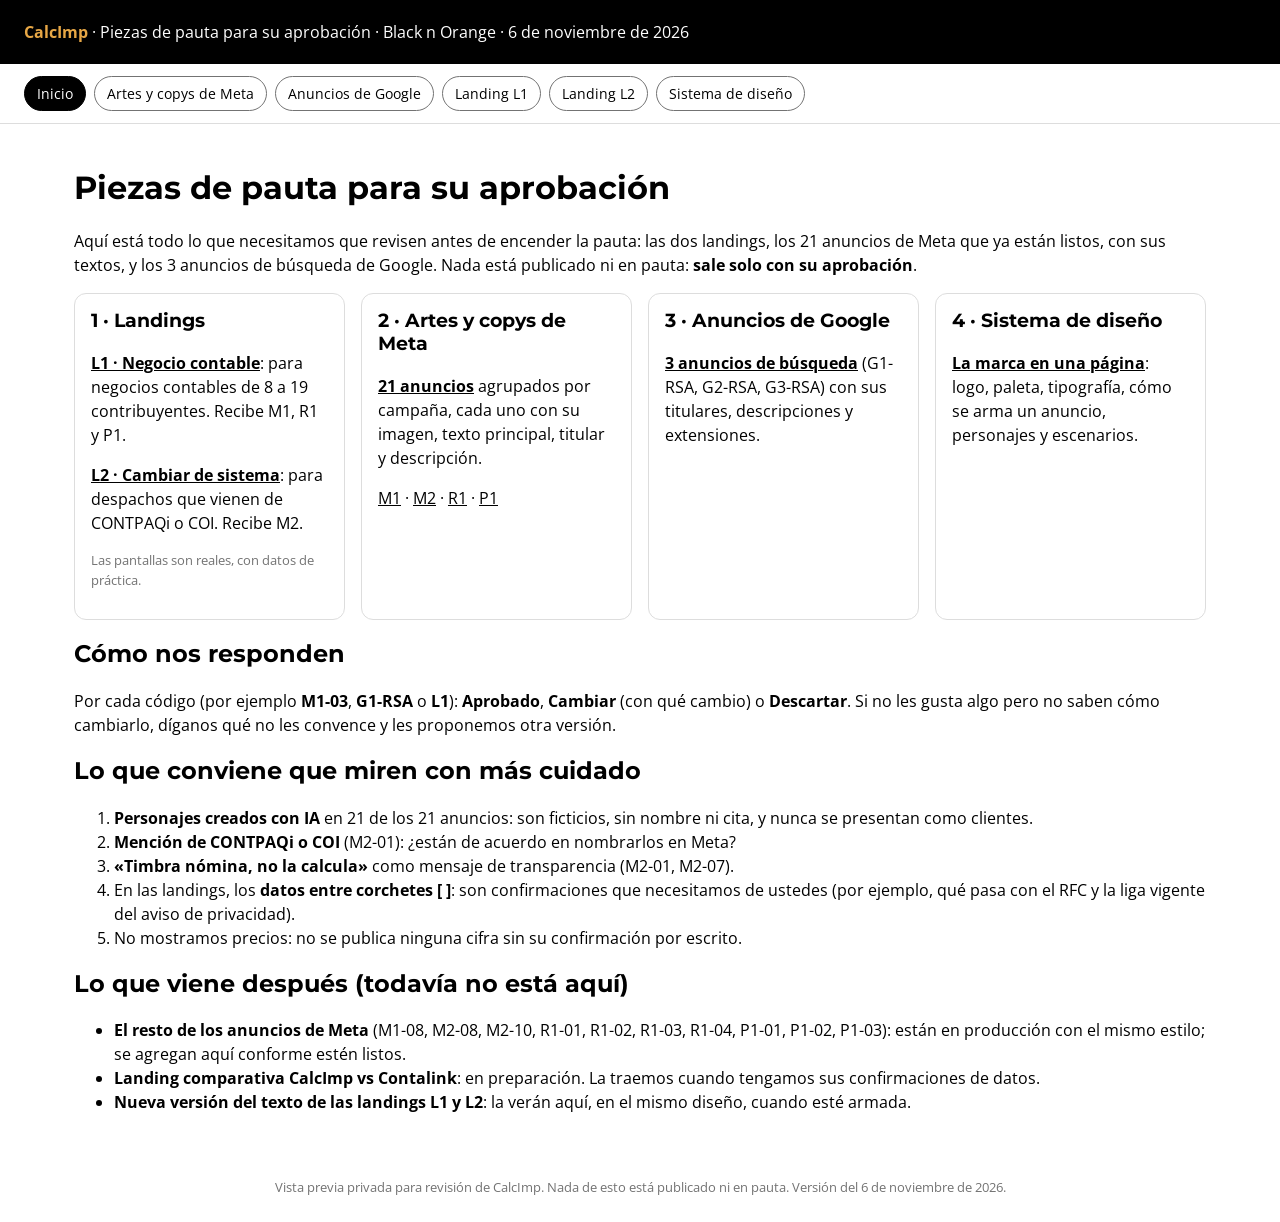
==== commit f5c53e5f: "M1-08 fuera hasta rehacer t1 (CAL-162)" ====
--- a/index.html
+++ b/index.html
@@ -4,10 +4,10 @@
 <link rel="stylesheet" href="estilo.css"></head><body>
 <header class="top"><b>CalcImp</b> · Piezas de pauta para su aprobación · Black n Orange · 6 de noviembre de 2026</header><nav class="tabs"><a href="index.html" class="on">Inicio</a><a href="artes-meta.html">Artes y copys de Meta</a><a href="google.html">Anuncios de Google</a><a href="landings/negocio-contable/">Landing L1</a><a href="landings/cambiar-de-sistema/">Landing L2</a><a href="sistema-diseno.html">Sistema de diseño</a></nav><main>
 <h1>Piezas de pauta para su aprobación</h1>
-<p>Aquí está todo lo que necesitamos que revisen antes de encender la pauta: las dos landings, los 22 anuncios de Meta que ya están listos, con sus textos, y los 3 anuncios de búsqueda de Google. Nada está publicado ni en pauta: <b>sale solo con su aprobación</b>.</p>
+<p>Aquí está todo lo que necesitamos que revisen antes de encender la pauta: las dos landings, los 21 anuncios de Meta que ya están listos, con sus textos, y los 3 anuncios de búsqueda de Google. Nada está publicado ni en pauta: <b>sale solo con su aprobación</b>.</p>
 <div class="grid2">
 <div class="box"><h3>1 · Landings</h3><p><a href="landings/negocio-contable/"><b>L1 · Negocio contable</b></a>: para negocios contables de 8 a 19 contribuyentes. Recibe M1, R1 y P1.</p><p><a href="landings/cambiar-de-sistema/"><b>L2 · Cambiar de sistema</b></a>: para despachos que vienen de CONTPAQi o COI. Recibe M2.</p><p style="font-size:13px;color:#737373">Las pantallas son reales, con datos de práctica.</p></div>
-<div class="box"><h3>2 · Artes y copys de Meta</h3><p><a href="artes-meta.html"><b>22 anuncios</b></a> agrupados por campaña, cada uno con su imagen, texto principal, titular y descripción.</p><p><a href="artes-meta.html#M1">M1</a> · <a href="artes-meta.html#M2">M2</a> · <a href="artes-meta.html#R1">R1</a> · <a href="artes-meta.html#P1">P1</a></p></div>
+<div class="box"><h3>2 · Artes y copys de Meta</h3><p><a href="artes-meta.html"><b>21 anuncios</b></a> agrupados por campaña, cada uno con su imagen, texto principal, titular y descripción.</p><p><a href="artes-meta.html#M1">M1</a> · <a href="artes-meta.html#M2">M2</a> · <a href="artes-meta.html#R1">R1</a> · <a href="artes-meta.html#P1">P1</a></p></div>
 <div class="box"><h3>3 · Anuncios de Google</h3><p><a href="google.html"><b>3 anuncios de búsqueda</b></a> (G1-RSA, G2-RSA, G3-RSA) con sus titulares, descripciones y extensiones.</p></div>
 <div class="box"><h3>4 · Sistema de diseño</h3><p><a href="sistema-diseno.html"><b>La marca en una página</b></a>: logo, paleta, tipografía, cómo se arma un anuncio, personajes y escenarios.</p></div>
 </div>
@@ -15,7 +15,7 @@
 <p>Por cada código (por ejemplo <b>M1-03</b>, <b>G1-RSA</b> o <b>L1</b>): <b>Aprobado</b>, <b>Cambiar</b> (con qué cambio) o <b>Descartar</b>. Si no les gusta algo pero no saben cómo cambiarlo, díganos qué no les convence y les proponemos otra versión.</p>
 <h2>Lo que conviene que miren con más cuidado</h2>
 <ol>
-<li><b>Personajes creados con IA</b> en 22 de los 22 anuncios: son ficticios, sin nombre ni cita, y nunca se presentan como clientes.</li>
+<li><b>Personajes creados con IA</b> en 21 de los 21 anuncios: son ficticios, sin nombre ni cita, y nunca se presentan como clientes.</li>
 <li><b>Mención de CONTPAQi o COI</b> (M2-01): ¿están de acuerdo en nombrarlos en Meta?</li>
 <li><b>«Timbra nómina, no la calcula»</b> como mensaje de transparencia (M2-01, M2-07).</li>
 <li>En las landings, los <b>datos entre corchetes [ ]</b>: son confirmaciones que necesitamos de ustedes (por ejemplo, qué pasa con el RFC y la liga vigente del aviso de privacidad).</li>
@@ -23,7 +23,7 @@
 </ol>
 <h2>Lo que viene después (todavía no está aquí)</h2>
 <ul>
-<li><b>El resto de los anuncios de Meta</b> (M2-08, M2-10, R1-01, R1-02, R1-03, R1-04, P1-01, P1-02, P1-03): están en producción con el mismo estilo; se agregan aquí conforme estén listos.</li>
+<li><b>El resto de los anuncios de Meta</b> (M1-08, M2-08, M2-10, R1-01, R1-02, R1-03, R1-04, P1-01, P1-02, P1-03): están en producción con el mismo estilo; se agregan aquí conforme estén listos.</li>
 <li><b>Landing comparativa CalcImp vs Contalink</b>: en preparación. La traemos cuando tengamos sus confirmaciones de datos.</li>
 <li><b>Nueva versión del texto de las landings L1 y L2</b>: la verán aquí, en el mismo diseño, cuando esté armada.</li>
 </ul>
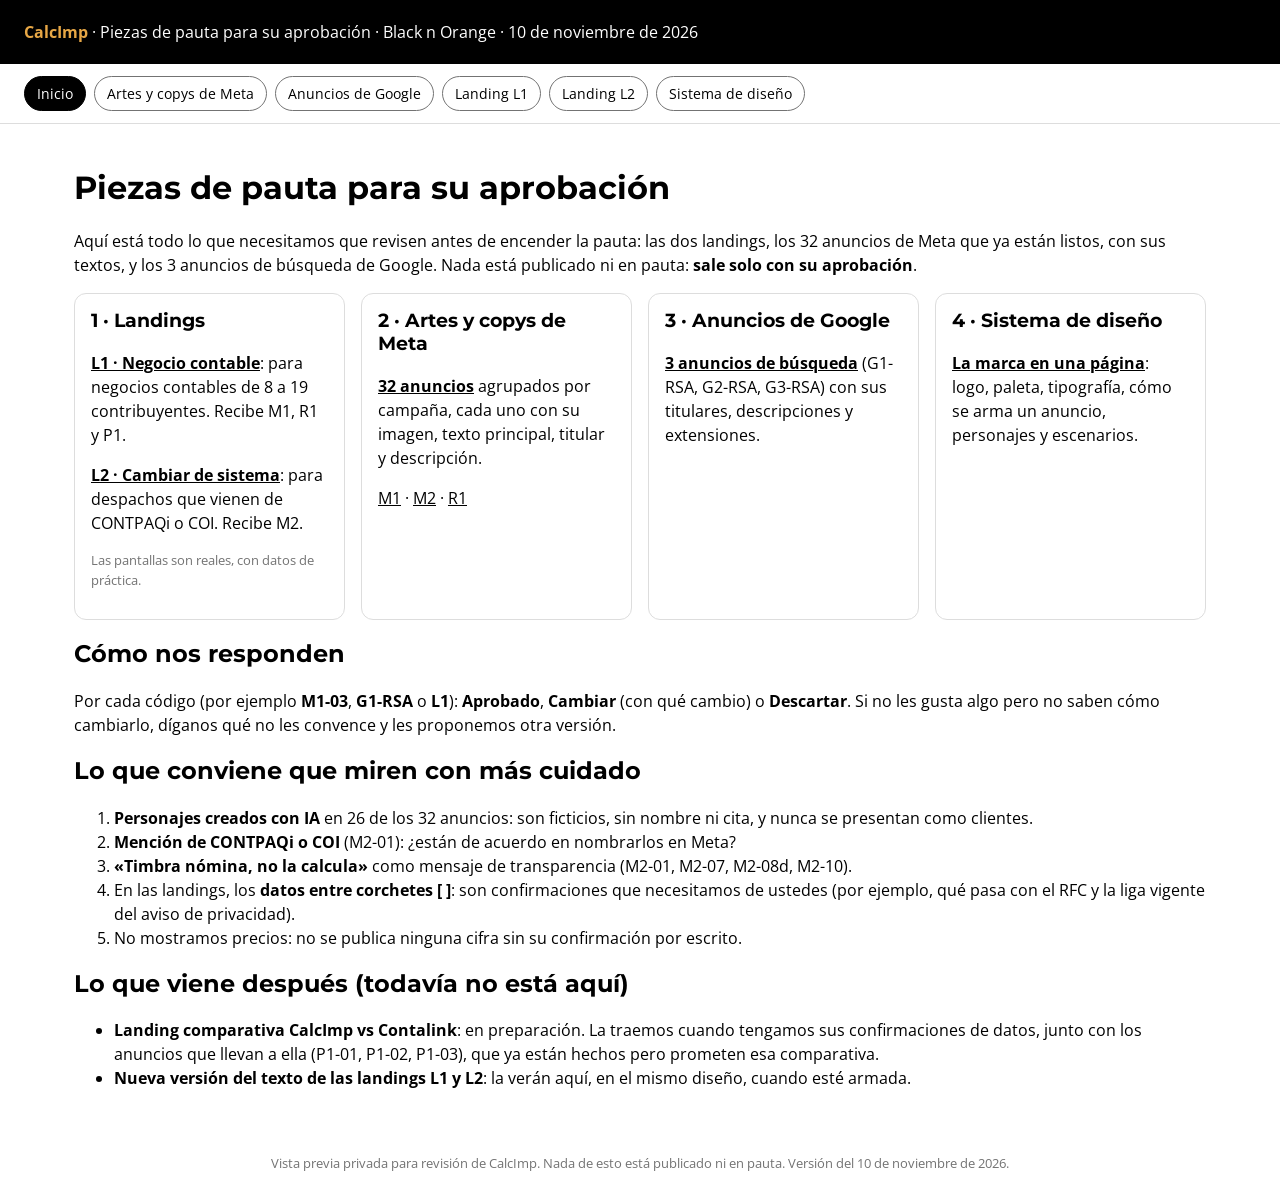
==== commit 1965104c: "Revisión CalcImp 2026-11-10: R1 (4) entra; M1-08 t1 rehecha (CAL-183); M2-08a–e y M2-10 v2 (CAL-182)" ====
--- a/index.html
+++ b/index.html
@@ -2,12 +2,12 @@
 <meta name="robots" content="noindex, nofollow, noarchive"><title>CalcImp · Piezas de pauta para su aprobación</title>
 <link rel="preconnect" href="https://fonts.googleapis.com"><link href="https://fonts.googleapis.com/css2?family=Montserrat:wght@600;700&family=Open+Sans:wght@400;600&display=swap" rel="stylesheet">
 <link rel="stylesheet" href="estilo.css"></head><body>
-<header class="top"><b>CalcImp</b> · Piezas de pauta para su aprobación · Black n Orange · 6 de noviembre de 2026</header><nav class="tabs"><a href="index.html" class="on">Inicio</a><a href="artes-meta.html">Artes y copys de Meta</a><a href="google.html">Anuncios de Google</a><a href="landings/negocio-contable/">Landing L1</a><a href="landings/cambiar-de-sistema/">Landing L2</a><a href="sistema-diseno.html">Sistema de diseño</a></nav><main>
+<header class="top"><b>CalcImp</b> · Piezas de pauta para su aprobación · Black n Orange · 10 de noviembre de 2026</header><nav class="tabs"><a href="index.html" class="on">Inicio</a><a href="artes-meta.html">Artes y copys de Meta</a><a href="google.html">Anuncios de Google</a><a href="landings/negocio-contable/">Landing L1</a><a href="landings/cambiar-de-sistema/">Landing L2</a><a href="sistema-diseno.html">Sistema de diseño</a></nav><main>
 <h1>Piezas de pauta para su aprobación</h1>
-<p>Aquí está todo lo que necesitamos que revisen antes de encender la pauta: las dos landings, los 21 anuncios de Meta que ya están listos, con sus textos, y los 3 anuncios de búsqueda de Google. Nada está publicado ni en pauta: <b>sale solo con su aprobación</b>.</p>
+<p>Aquí está todo lo que necesitamos que revisen antes de encender la pauta: las dos landings, los 32 anuncios de Meta que ya están listos, con sus textos, y los 3 anuncios de búsqueda de Google. Nada está publicado ni en pauta: <b>sale solo con su aprobación</b>.</p>
 <div class="grid2">
 <div class="box"><h3>1 · Landings</h3><p><a href="landings/negocio-contable/"><b>L1 · Negocio contable</b></a>: para negocios contables de 8 a 19 contribuyentes. Recibe M1, R1 y P1.</p><p><a href="landings/cambiar-de-sistema/"><b>L2 · Cambiar de sistema</b></a>: para despachos que vienen de CONTPAQi o COI. Recibe M2.</p><p style="font-size:13px;color:#737373">Las pantallas son reales, con datos de práctica.</p></div>
-<div class="box"><h3>2 · Artes y copys de Meta</h3><p><a href="artes-meta.html"><b>21 anuncios</b></a> agrupados por campaña, cada uno con su imagen, texto principal, titular y descripción.</p><p><a href="artes-meta.html#M1">M1</a> · <a href="artes-meta.html#M2">M2</a> · <a href="artes-meta.html#R1">R1</a> · <a href="artes-meta.html#P1">P1</a></p></div>
+<div class="box"><h3>2 · Artes y copys de Meta</h3><p><a href="artes-meta.html"><b>32 anuncios</b></a> agrupados por campaña, cada uno con su imagen, texto principal, titular y descripción.</p><p><a href="artes-meta.html#M1">M1</a> · <a href="artes-meta.html#M2">M2</a> · <a href="artes-meta.html#R1">R1</a></p></div>
 <div class="box"><h3>3 · Anuncios de Google</h3><p><a href="google.html"><b>3 anuncios de búsqueda</b></a> (G1-RSA, G2-RSA, G3-RSA) con sus titulares, descripciones y extensiones.</p></div>
 <div class="box"><h3>4 · Sistema de diseño</h3><p><a href="sistema-diseno.html"><b>La marca en una página</b></a>: logo, paleta, tipografía, cómo se arma un anuncio, personajes y escenarios.</p></div>
 </div>
@@ -15,16 +15,16 @@
 <p>Por cada código (por ejemplo <b>M1-03</b>, <b>G1-RSA</b> o <b>L1</b>): <b>Aprobado</b>, <b>Cambiar</b> (con qué cambio) o <b>Descartar</b>. Si no les gusta algo pero no saben cómo cambiarlo, díganos qué no les convence y les proponemos otra versión.</p>
 <h2>Lo que conviene que miren con más cuidado</h2>
 <ol>
-<li><b>Personajes creados con IA</b> en 21 de los 21 anuncios: son ficticios, sin nombre ni cita, y nunca se presentan como clientes.</li>
+<li><b>Personajes creados con IA</b> en 26 de los 32 anuncios: son ficticios, sin nombre ni cita, y nunca se presentan como clientes.</li>
 <li><b>Mención de CONTPAQi o COI</b> (M2-01): ¿están de acuerdo en nombrarlos en Meta?</li>
-<li><b>«Timbra nómina, no la calcula»</b> como mensaje de transparencia (M2-01, M2-07).</li>
+<li><b>«Timbra nómina, no la calcula»</b> como mensaje de transparencia (M2-01, M2-07, M2-08d, M2-10).</li>
 <li>En las landings, los <b>datos entre corchetes [ ]</b>: son confirmaciones que necesitamos de ustedes (por ejemplo, qué pasa con el RFC y la liga vigente del aviso de privacidad).</li>
 <li>No mostramos precios: no se publica ninguna cifra sin su confirmación por escrito.</li>
 </ol>
 <h2>Lo que viene después (todavía no está aquí)</h2>
 <ul>
-<li><b>El resto de los anuncios de Meta</b> (M1-08, M2-08, M2-10, R1-01, R1-02, R1-03, R1-04, P1-01, P1-02, P1-03): están en producción con el mismo estilo; se agregan aquí conforme estén listos.</li>
-<li><b>Landing comparativa CalcImp vs Contalink</b>: en preparación. La traemos cuando tengamos sus confirmaciones de datos.</li>
+
+<li><b>Landing comparativa CalcImp vs Contalink</b>: en preparación. La traemos cuando tengamos sus confirmaciones de datos, junto con los anuncios que llevan a ella (P1-01, P1-02, P1-03), que ya están hechos pero prometen esa comparativa.</li>
 <li><b>Nueva versión del texto de las landings L1 y L2</b>: la verán aquí, en el mismo diseño, cuando esté armada.</li>
 </ul>
-</main><footer>Vista previa privada para revisión de CalcImp. Nada de esto está publicado ni en pauta. Versión del 6 de noviembre de 2026.</footer></body></html>+</main><footer>Vista previa privada para revisión de CalcImp. Nada de esto está publicado ni en pauta. Versión del 10 de noviembre de 2026.</footer></body></html>
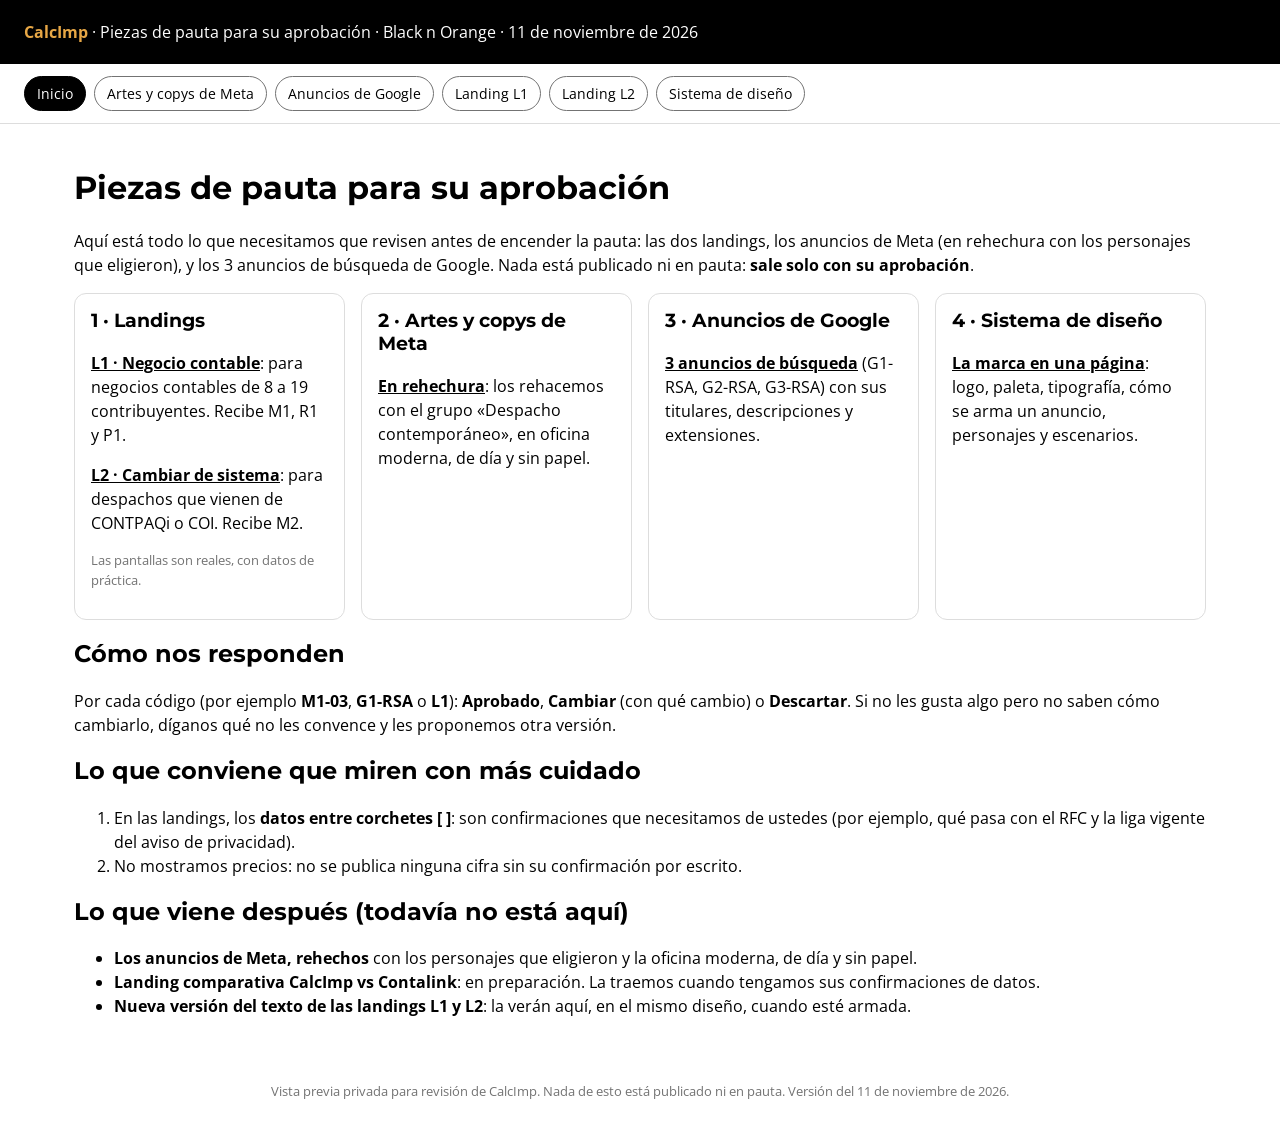
==== commit 29e9a2b7: "Revisión CalcImp 2026-11-11: fuera el lote 1 v1 rechazado por el cliente (Meta en rehechura), person" ====
--- a/index.html
+++ b/index.html
@@ -2,12 +2,12 @@
 <meta name="robots" content="noindex, nofollow, noarchive"><title>CalcImp · Piezas de pauta para su aprobación</title>
 <link rel="preconnect" href="https://fonts.googleapis.com"><link href="https://fonts.googleapis.com/css2?family=Montserrat:wght@600;700&family=Open+Sans:wght@400;600&display=swap" rel="stylesheet">
 <link rel="stylesheet" href="estilo.css"></head><body>
-<header class="top"><b>CalcImp</b> · Piezas de pauta para su aprobación · Black n Orange · 10 de noviembre de 2026</header><nav class="tabs"><a href="index.html" class="on">Inicio</a><a href="artes-meta.html">Artes y copys de Meta</a><a href="google.html">Anuncios de Google</a><a href="landings/negocio-contable/">Landing L1</a><a href="landings/cambiar-de-sistema/">Landing L2</a><a href="sistema-diseno.html">Sistema de diseño</a></nav><main>
+<header class="top"><b>CalcImp</b> · Piezas de pauta para su aprobación · Black n Orange · 11 de noviembre de 2026</header><nav class="tabs"><a href="index.html" class="on">Inicio</a><a href="artes-meta.html">Artes y copys de Meta</a><a href="google.html">Anuncios de Google</a><a href="landings/negocio-contable/">Landing L1</a><a href="landings/cambiar-de-sistema/">Landing L2</a><a href="sistema-diseno.html">Sistema de diseño</a></nav><main>
 <h1>Piezas de pauta para su aprobación</h1>
-<p>Aquí está todo lo que necesitamos que revisen antes de encender la pauta: las dos landings, los 32 anuncios de Meta que ya están listos, con sus textos, y los 3 anuncios de búsqueda de Google. Nada está publicado ni en pauta: <b>sale solo con su aprobación</b>.</p>
+<p>Aquí está todo lo que necesitamos que revisen antes de encender la pauta: las dos landings, los anuncios de Meta (en rehechura con los personajes que eligieron), y los 3 anuncios de búsqueda de Google. Nada está publicado ni en pauta: <b>sale solo con su aprobación</b>.</p>
 <div class="grid2">
 <div class="box"><h3>1 · Landings</h3><p><a href="landings/negocio-contable/"><b>L1 · Negocio contable</b></a>: para negocios contables de 8 a 19 contribuyentes. Recibe M1, R1 y P1.</p><p><a href="landings/cambiar-de-sistema/"><b>L2 · Cambiar de sistema</b></a>: para despachos que vienen de CONTPAQi o COI. Recibe M2.</p><p style="font-size:13px;color:#737373">Las pantallas son reales, con datos de práctica.</p></div>
-<div class="box"><h3>2 · Artes y copys de Meta</h3><p><a href="artes-meta.html"><b>32 anuncios</b></a> agrupados por campaña, cada uno con su imagen, texto principal, titular y descripción.</p><p><a href="artes-meta.html#M1">M1</a> · <a href="artes-meta.html#M2">M2</a> · <a href="artes-meta.html#R1">R1</a></p></div>
+<div class="box"><h3>2 · Artes y copys de Meta</h3><p><a href="artes-meta.html"><b>En rehechura</b></a>: los rehacemos con el grupo «Despacho contemporáneo», en oficina moderna, de día y sin papel.</p><p></p></div>
 <div class="box"><h3>3 · Anuncios de Google</h3><p><a href="google.html"><b>3 anuncios de búsqueda</b></a> (G1-RSA, G2-RSA, G3-RSA) con sus titulares, descripciones y extensiones.</p></div>
 <div class="box"><h3>4 · Sistema de diseño</h3><p><a href="sistema-diseno.html"><b>La marca en una página</b></a>: logo, paleta, tipografía, cómo se arma un anuncio, personajes y escenarios.</p></div>
 </div>
@@ -15,16 +15,17 @@
 <p>Por cada código (por ejemplo <b>M1-03</b>, <b>G1-RSA</b> o <b>L1</b>): <b>Aprobado</b>, <b>Cambiar</b> (con qué cambio) o <b>Descartar</b>. Si no les gusta algo pero no saben cómo cambiarlo, díganos qué no les convence y les proponemos otra versión.</p>
 <h2>Lo que conviene que miren con más cuidado</h2>
 <ol>
-<li><b>Personajes creados con IA</b> en 26 de los 32 anuncios: son ficticios, sin nombre ni cita, y nunca se presentan como clientes.</li>
-<li><b>Mención de CONTPAQi o COI</b> (M2-01): ¿están de acuerdo en nombrarlos en Meta?</li>
-<li><b>«Timbra nómina, no la calcula»</b> como mensaje de transparencia (M2-01, M2-07, M2-08d, M2-10).</li>
+
+
+
 <li>En las landings, los <b>datos entre corchetes [ ]</b>: son confirmaciones que necesitamos de ustedes (por ejemplo, qué pasa con el RFC y la liga vigente del aviso de privacidad).</li>
 <li>No mostramos precios: no se publica ninguna cifra sin su confirmación por escrito.</li>
 </ol>
 <h2>Lo que viene después (todavía no está aquí)</h2>
 <ul>
+<li><b>Los anuncios de Meta, rehechos</b> con los personajes que eligieron y la oficina moderna, de día y sin papel.</li>
 
-<li><b>Landing comparativa CalcImp vs Contalink</b>: en preparación. La traemos cuando tengamos sus confirmaciones de datos, junto con los anuncios que llevan a ella (P1-01, P1-02, P1-03), que ya están hechos pero prometen esa comparativa.</li>
+<li><b>Landing comparativa CalcImp vs Contalink</b>: en preparación. La traemos cuando tengamos sus confirmaciones de datos.</li>
 <li><b>Nueva versión del texto de las landings L1 y L2</b>: la verán aquí, en el mismo diseño, cuando esté armada.</li>
 </ul>
-</main><footer>Vista previa privada para revisión de CalcImp. Nada de esto está publicado ni en pauta. Versión del 10 de noviembre de 2026.</footer></body></html>+</main><footer>Vista previa privada para revisión de CalcImp. Nada de esto está publicado ni en pauta. Versión del 11 de noviembre de 2026.</footer></body></html>
